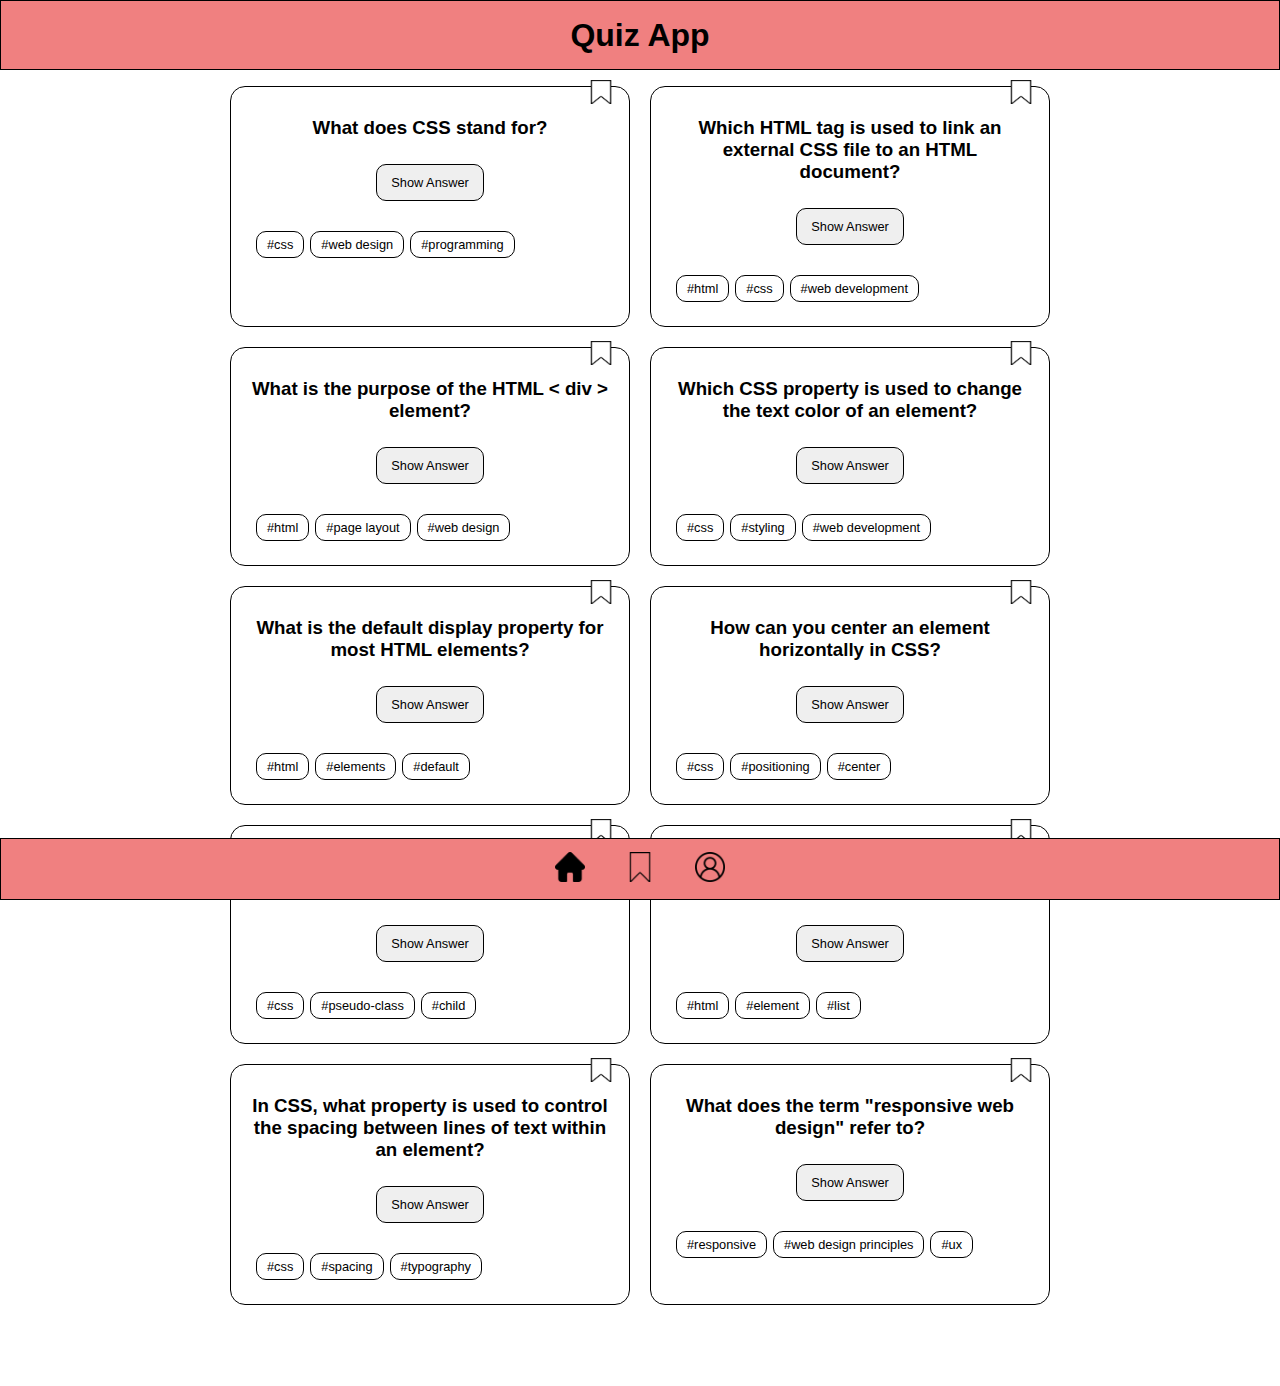
==== index.html @ d05fd277 "updated home page (nav and cards)" ====
<!DOCTYPE html>
<html lang="en">
  <head>
    <meta charset="UTF-8" />
    <meta name="viewport" content="width=device-width, initial-scale=1.0" />
    <title>Quiz App</title>
    <link rel="stylesheet" href="styles.css" />
  </head>

  <body>
    <header>
      <h1>Quiz App</h1>
    </header>

    <main role="main">
      <!----------- QUESTION CARDS CONTAINER ----------->
      <section class="question-container">
        <!----------- QUESTION CARDS LIST ----------->
        <ul class="cards">
          <!----------- CARD 1 ----------->
          <li class="card">
            <button class="bookmark" aria-label="bookmark this question">
              <img src="./img/bookmark.png" alt="bookmark icon" />
            </button>

            <h3 class="card-question">What does CSS stand for?</h3>
            <button
              class="button button--show-answer"
              role="button"
              aria-label="Show Answer"
            >
              Show Answer
            </button>
            <p class="card-answer hidden">Cascading Style Sheets</p>
            <ul class="categories">
              <li>#css</li>
              <li>#web design</li>
              <li>#programming</li>
            </ul>
          </li>

          <!----------- CARD 2 ----------->
          <li class="card">
            <button class="bookmark" aria-label="bookmark this question">
              <img src="./img/bookmark.png" alt="bookmark icon" />
            </button>

            <h3 class="card-question">
              Which HTML tag is used to link an external CSS file to an HTML
              document?
            </h3>
            <button
              class="button button--show-answer"
              role="button"
              aria-label="Show Answer"
            >
              Show Answer
            </button>
            <p class="card-answer">< link ></p>
            <ul class="categories">
              <li>#html</li>
              <li>#css</li>
              <li>#web development</li>
            </ul>
          </li>

          <!----------- CARD 3 ----------->
          <li class="card">
            <button class="bookmark" aria-label="bookmark this question">
              <img src="./img/bookmark.png" alt="bookmark icon" />
            </button>

            <h3 class="card-question">
              What is the purpose of the HTML < div > element?
            </h3>
            <button
              class="button button--show-answer"
              role="button"
              aria-label="Show Answer"
            >
              Show Answer
            </button>
            <p class="card-answer">
              It is a container element used to group and style content
              together.
            </p>
            <ul class="categories">
              <li>#html</li>
              <li>#page layout</li>
              <li>#web design</li>
            </ul>
          </li>

          <!----------- CARD 4 ----------->
          <li class="card">
            <button class="bookmark" aria-label="bookmark this question">
              <img src="./img/bookmark.png" alt="bookmark icon" />
            </button>

            <h3 class="card-question">
              Which CSS property is used to change the text color of an element?
            </h3>
            <button
              class="button button--show-answer"
              role="button"
              aria-label="Show Answer"
            >
              Show Answer
            </button>
            <p class="card-answer">color</p>
            <ul class="categories">
              <li>#css</li>
              <li>#styling</li>
              <li>#web development</li>
            </ul>
          </li>

          <!----------- CARD 5 ----------->
          <li class="card">
            <button class="bookmark" aria-label="bookmark this question">
              <img src="./img/bookmark.png" alt="bookmark icon" />
            </button>

            <h3 class="card-question">
              What is the default display property for most HTML elements?
            </h3>
            <button
              class="button button--show-answer"
              role="button"
              aria-label="Show Answer"
            >
              Show Answer
            </button>
            <p class="card-answer">block</p>
            <ul class="categories">
              <li>#html</li>
              <li>#elements</li>
              <li>#default</li>
            </ul>
          </li>

          <!----------- CARD 6 ----------->
          <li class="card">
            <button class="bookmark" aria-label="bookmark this question">
              <img src="./img/bookmark.png" alt="bookmark icon" />
            </button>

            <h3 class="card-question">
              How can you center an element horizontally in CSS?
            </h3>
            <button
              class="button button--show-answer"
              role="button"
              aria-label="Show Answer"
            >
              Show Answer
            </button>
            <p class="card-answer">By setting its margin property to auto.</p>
            <ul class="categories">
              <li>#css</li>
              <li>#positioning</li>
              <li>#center</li>
            </ul>
          </li>

          <!----------- CARD 7 ----------->
          <li class="card">
            <button class="bookmark" aria-label="bookmark this question">
              <img src="./img/bookmark.png" alt="bookmark icon" />
            </button>

            <h3 class="card-question">
              What is the CSS pseudo-class used to select the first child of an
              element?
            </h3>
            <button
              class="button button--show-answer"
              role="button"
              aria-label="Show Answer"
            >
              Show Answer
            </button>
            <p class="card-answer">:first-child</p>
            <ul class="categories">
              <li>#css</li>
              <li>#pseudo-class</li>
              <li>#child</li>
            </ul>
          </li>

          <!----------- CARD 8 ----------->
          <li class="card">
            <button class="bookmark" aria-label="bookmark this question">
              <img src="./img/bookmark.png" alt="bookmark icon" />
            </button>

            <h3 class="card-question">
              Which HTML tag is used to create an ordered (numbered) list?
            </h3>
            <button
              class="button button--show-answer"
              role="button"
              aria-label="Show Answer"
            >
              Show Answer
            </button>
            <p class="card-answer">< ol ></p>
            <ul class="categories">
              <li>#html</li>
              <li>#element</li>
              <li>#list</li>
            </ul>
          </li>

          <!----------- CARD 9 ----------->
          <li class="card">
            <button class="bookmark" aria-label="bookmark this question">
              <img src="./img/bookmark.png" alt="bookmark icon" />
            </button>

            <h3 class="card-question">
              In CSS, what property is used to control the spacing between lines
              of text within an element?
            </h3>
            <button
              class="button button--show-answer"
              role="button"
              aria-label="Show Answer"
            >
              Show Answer
            </button>
            <p class="card-answer">line-height</p>
            <ul class="categories">
              <li>#css</li>
              <li>#spacing</li>
              <li>#typography</li>
            </ul>
          </li>

          <!----------- CARD 10 ----------->
          <li class="card">
            <button class="bookmark" aria-label="bookmark this question">
              <img src="./img/bookmark.png" alt="bookmark icon" />
            </button>

            <h3 class="card-question">
              What does the term "responsive web design" refer to?
            </h3>
            <button
              class="button button--show-answer"
              role="button"
              aria-label="Show Answer"
            >
              Show Answer
            </button>
            <p class="card-answer">
              It refers to designing web pages that adapt and display well on
              various screen sizes and devices.
            </p>
            <ul class="categories">
              <li>#responsive</li>
              <li>#web design principles</li>
              <li>#ux</li>
            </ul>
          </li>
        </ul>
      </section>
    </main>

    <footer class="footer" role="footer">
      <nav class="footer-nav" role="navigation">
        <ul>
          <li><img src="./img/home_filled.png" alt="home icon" /></li>
          <li>
            <img
              src="./img/bookmark_transparent.png"
              alt="bookmark icon"
              role="swich to bookmarks"
            />
          </li>
          <li>
            <img
              src="./img/profile.png"
              alt="profile icon"
              role="switch to profile"
            />
          </li>
        </ul>
      </nav>
    </footer>

    <!-- INHALT -->
  </body>
</html>
---- styles.css ----
@import "/global.css";
@import "/components/header.css";
@import "/components/navigation.css";
@import "/components/button.css";
@import "/components/card.css";
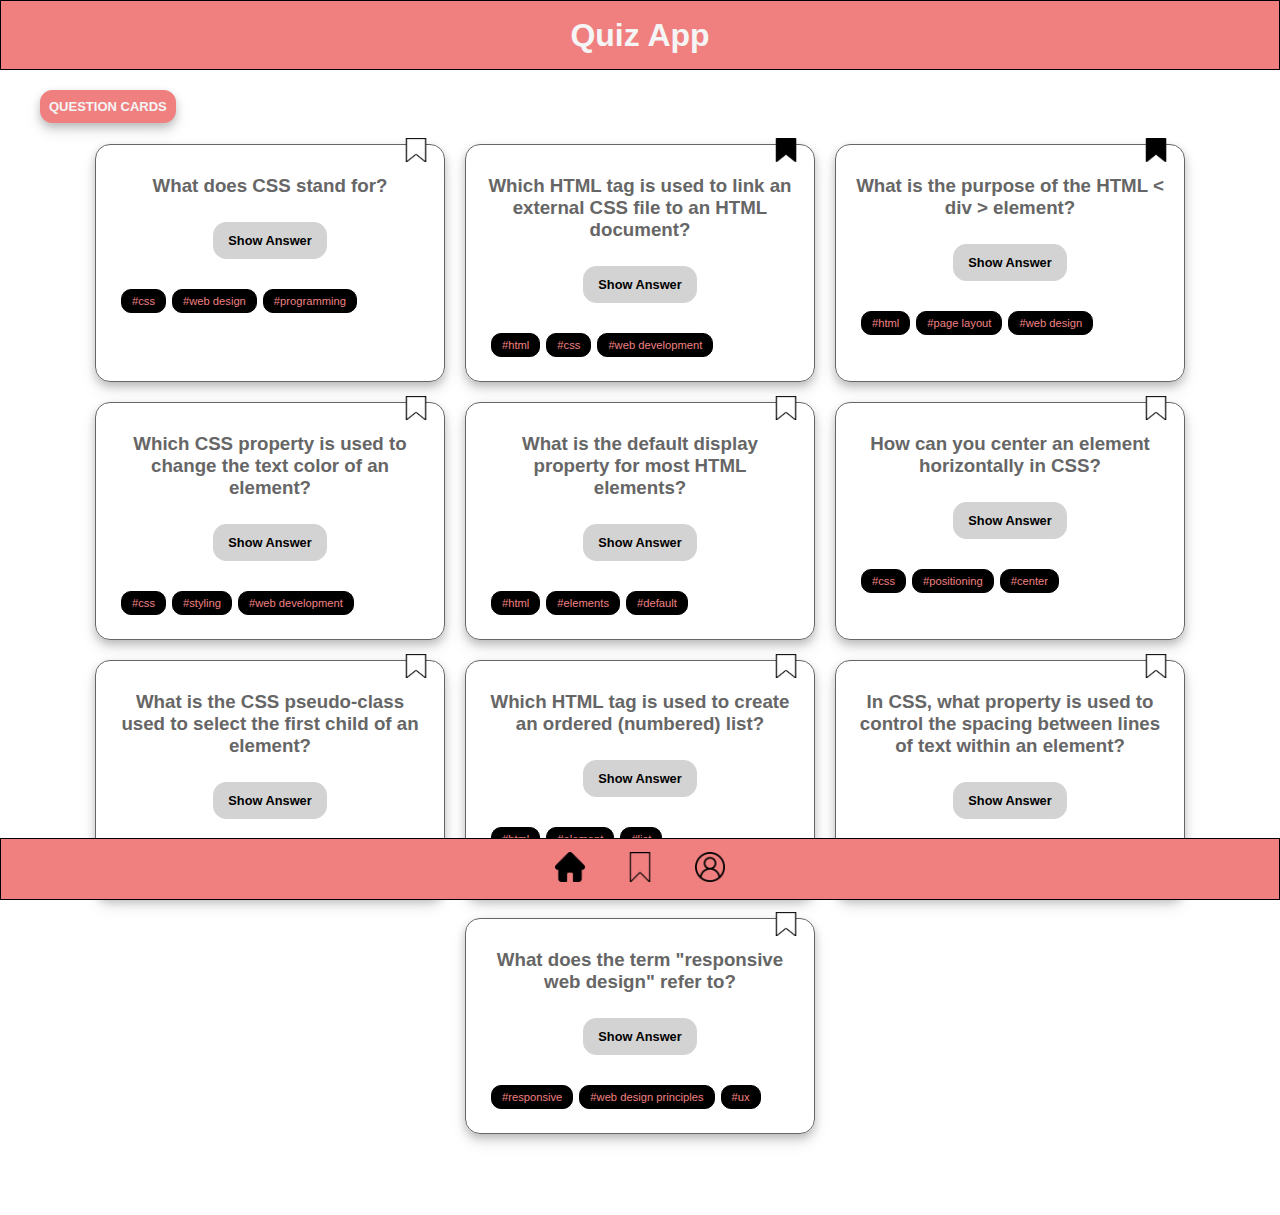
==== commit 8cd59017: "updated whole app" ====
--- a/index.html
+++ b/index.html
@@ -3,7 +3,7 @@
   <head>
     <meta charset="UTF-8" />
     <meta name="viewport" content="width=device-width, initial-scale=1.0" />
-    <title>Quiz App</title>
+    <title>Quiz App | Home</title>
     <link rel="stylesheet" href="styles.css" />
   </head>
 
@@ -13,6 +13,10 @@
     </header>
 
     <main role="main">
+      <div class="h2-container">
+        <h2>QUESTION CARDS</h2>
+      </div>
+
       <!----------- QUESTION CARDS CONTAINER ----------->
       <section class="question-container">
         <!----------- QUESTION CARDS LIST ----------->
@@ -39,10 +43,10 @@
             </ul>
           </li>
 
-          <!----------- CARD 2 ----------->
-          <li class="card">
-            <button class="bookmark" aria-label="bookmark this question">
-              <img src="./img/bookmark.png" alt="bookmark icon" />
+          <!----------- CARD 2: BOOKMARKED ----------->
+          <li class="card">
+            <button class="bookmark" aria-label="bookmark this question">
+              <img src="./img/bookmark_filled.png" alt="bookmark icon" />
             </button>
 
             <h3 class="card-question">
@@ -64,10 +68,10 @@
             </ul>
           </li>
 
-          <!----------- CARD 3 ----------->
-          <li class="card">
-            <button class="bookmark" aria-label="bookmark this question">
-              <img src="./img/bookmark.png" alt="bookmark icon" />
+          <!----------- CARD 3: BOOKMARKED ----------->
+          <li class="card">
+            <button class="bookmark" aria-label="bookmark this question">
+              <img src="./img/bookmark_filled.png" alt="bookmark icon" />
             </button>
 
             <h3 class="card-question">
@@ -270,25 +274,31 @@
     <footer class="footer" role="footer">
       <nav class="footer-nav" role="navigation">
         <ul>
-          <li><img src="./img/home_filled.png" alt="home icon" /></li>
           <li>
-            <img
-              src="./img/bookmark_transparent.png"
-              alt="bookmark icon"
-              role="swich to bookmarks"
-            />
+            <a href="index.html"
+              ><img src="./img/home_filled.png" alt="home icon" role="home"
+            /></a>
           </li>
           <li>
-            <img
-              src="./img/profile.png"
-              alt="profile icon"
-              role="switch to profile"
-            />
+            <a href="bookmarks.html">
+              <img
+                src="./img/bookmark_transparent.png"
+                alt="bookmark icon"
+                role="bookmarks"
+                aria-label="switch to bookmarks"
+            /></a>
+          </li>
+          <li>
+            <a href="profile.html">
+              <img
+                src="./img/profile.png"
+                alt="profile icon"
+                role="profile"
+                aria-label="switch to profile"
+            /></a>
           </li>
         </ul>
       </nav>
     </footer>
-
-    <!-- INHALT -->
   </body>
 </html>
--- a/styles.css
+++ b/styles.css
@@ -3,3 +3,4 @@
 @import "/components/navigation.css";
 @import "/components/button.css";
 @import "/components/card.css";
+@import "/components/profile.css";
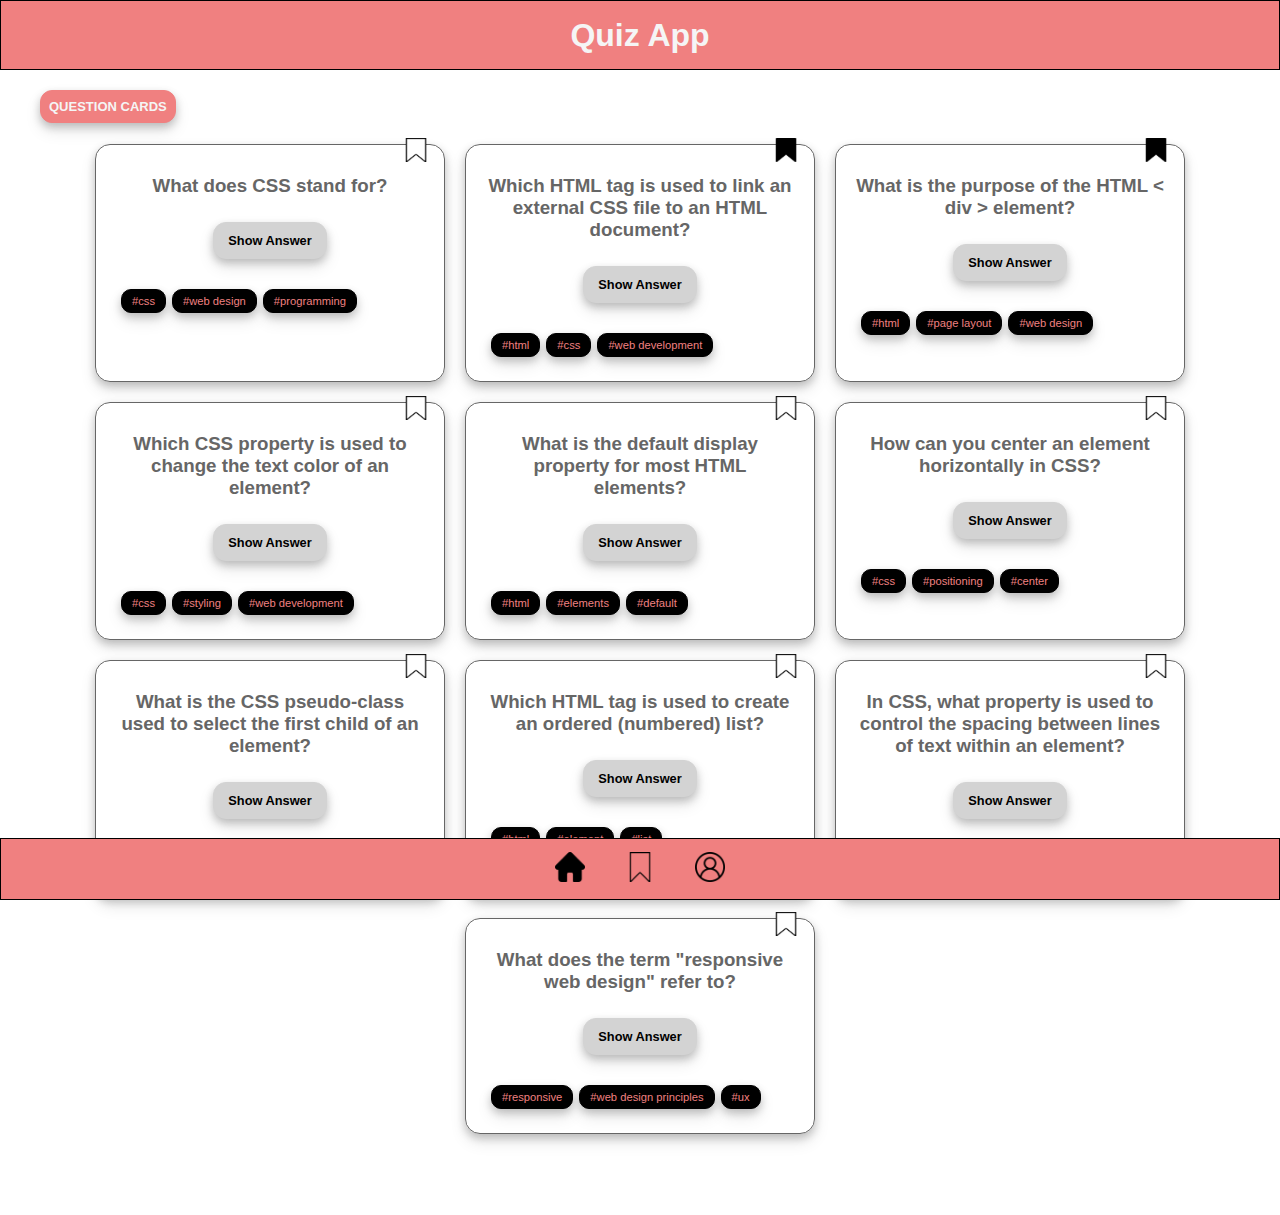
==== commit 402aecd3: "added f*ckng dark mode-function" ====
--- a/index.html
+++ b/index.html
@@ -5,9 +5,10 @@
     <meta name="viewport" content="width=device-width, initial-scale=1.0" />
     <title>Quiz App | Home</title>
     <link rel="stylesheet" href="styles.css" />
+    <script src="./index.js" defer></script>
   </head>
 
-  <body>
+  <body data-js="body">
     <header>
       <h1>Quiz App</h1>
     </header>
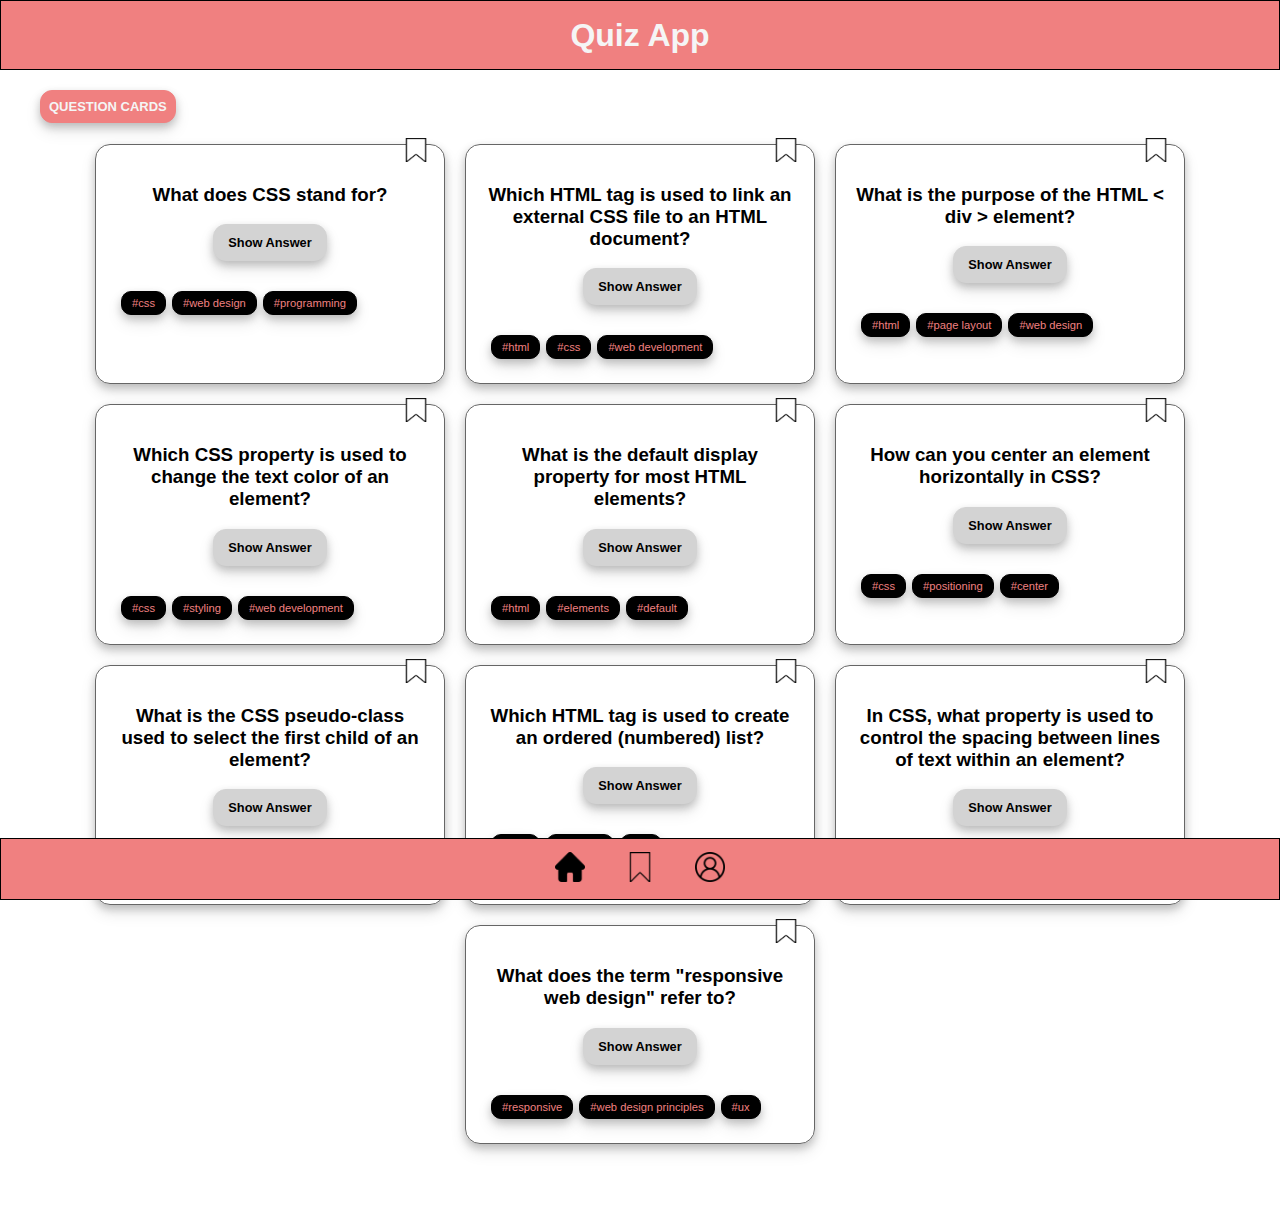
==== commit 9c2c3426: "added js function to bookmark icon" ====
--- a/index.html
+++ b/index.html
@@ -24,8 +24,17 @@
         <ul class="cards">
           <!----------- CARD 1 ----------->
           <li class="card">
-            <button class="bookmark" aria-label="bookmark this question">
-              <img src="./img/bookmark.png" alt="bookmark icon" />
+            <button
+              class="bookmark"
+              aria-label="bookmark this question"
+              data-js="bookmark-button"
+            >
+              <img
+                src="./img/bookmark.png"
+                alt="bookmark icon"
+                class="bookmark-icon"
+                data-js="bookmark-icon"
+              />
             </button>
 
             <h3 class="card-question">What does CSS stand for?</h3>
@@ -47,7 +56,12 @@
           <!----------- CARD 2: BOOKMARKED ----------->
           <li class="card">
             <button class="bookmark" aria-label="bookmark this question">
-              <img src="./img/bookmark_filled.png" alt="bookmark icon" />
+              <img
+                src="./img/bookmark.png"
+                alt="bookmark icon"
+                class="bookmark-icon"
+                data-js="bookmark-icon"
+              />
             </button>
 
             <h3 class="card-question">
@@ -72,7 +86,12 @@
           <!----------- CARD 3: BOOKMARKED ----------->
           <li class="card">
             <button class="bookmark" aria-label="bookmark this question">
-              <img src="./img/bookmark_filled.png" alt="bookmark icon" />
+              <img
+                src="./img/bookmark.png"
+                alt="bookmark icon"
+                class="bookmark-icon"
+                data-js="bookmark-icon"
+              />
             </button>
 
             <h3 class="card-question">
@@ -99,7 +118,12 @@
           <!----------- CARD 4 ----------->
           <li class="card">
             <button class="bookmark" aria-label="bookmark this question">
-              <img src="./img/bookmark.png" alt="bookmark icon" />
+              <img
+                src="./img/bookmark.png"
+                alt="bookmark icon"
+                class="bookmark-icon"
+                data-js="bookmark-icon"
+              />
             </button>
 
             <h3 class="card-question">
@@ -123,7 +147,12 @@
           <!----------- CARD 5 ----------->
           <li class="card">
             <button class="bookmark" aria-label="bookmark this question">
-              <img src="./img/bookmark.png" alt="bookmark icon" />
+              <img
+                src="./img/bookmark.png"
+                alt="bookmark icon"
+                class="bookmark-icon"
+                data-js="bookmark-icon"
+              />
             </button>
 
             <h3 class="card-question">
@@ -147,7 +176,12 @@
           <!----------- CARD 6 ----------->
           <li class="card">
             <button class="bookmark" aria-label="bookmark this question">
-              <img src="./img/bookmark.png" alt="bookmark icon" />
+              <img
+                src="./img/bookmark.png"
+                alt="bookmark icon"
+                class="bookmark-icon"
+                data-js="bookmark-icon"
+              />
             </button>
 
             <h3 class="card-question">
@@ -171,7 +205,12 @@
           <!----------- CARD 7 ----------->
           <li class="card">
             <button class="bookmark" aria-label="bookmark this question">
-              <img src="./img/bookmark.png" alt="bookmark icon" />
+              <img
+                src="./img/bookmark.png"
+                alt="bookmark icon"
+                class="bookmark-icon"
+                data-js="bookmark-icon"
+              />
             </button>
 
             <h3 class="card-question">
@@ -196,7 +235,12 @@
           <!----------- CARD 8 ----------->
           <li class="card">
             <button class="bookmark" aria-label="bookmark this question">
-              <img src="./img/bookmark.png" alt="bookmark icon" />
+              <img
+                src="./img/bookmark.png"
+                alt="bookmark icon"
+                class="bookmark-icon"
+                data-js="bookmark-icon"
+              />
             </button>
 
             <h3 class="card-question">
@@ -220,7 +264,12 @@
           <!----------- CARD 9 ----------->
           <li class="card">
             <button class="bookmark" aria-label="bookmark this question">
-              <img src="./img/bookmark.png" alt="bookmark icon" />
+              <img
+                src="./img/bookmark.png"
+                alt="bookmark icon"
+                class="bookmark-icon"
+                data-js="bookmark-icon"
+              />
             </button>
 
             <h3 class="card-question">
@@ -245,7 +294,12 @@
           <!----------- CARD 10 ----------->
           <li class="card">
             <button class="bookmark" aria-label="bookmark this question">
-              <img src="./img/bookmark.png" alt="bookmark icon" />
+              <img
+                src="./img/bookmark.png"
+                alt="bookmark icon"
+                class="bookmark-icon"
+                data-js="bookmark-icon"
+              />
             </button>
 
             <h3 class="card-question">
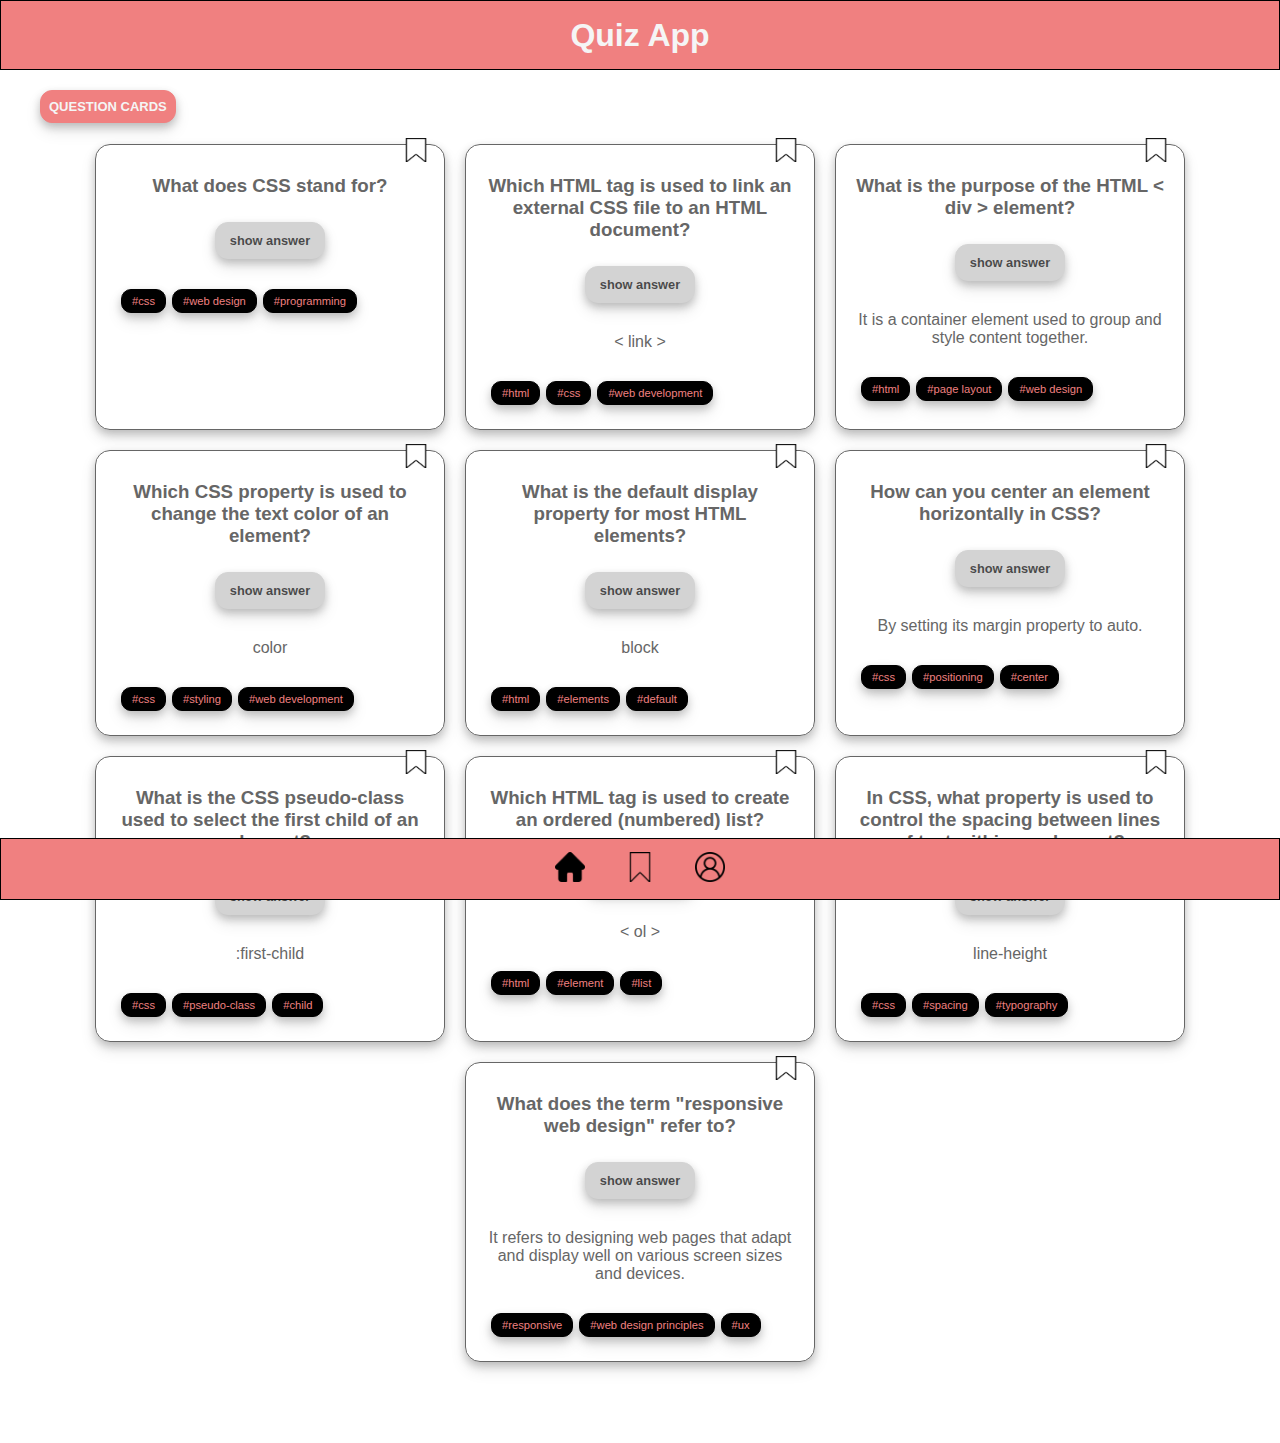
==== commit 4060adaf: "added js function to answer button" ====
--- a/index.html
+++ b/index.html
@@ -42,10 +42,13 @@
               class="button button--show-answer"
               role="button"
               aria-label="Show Answer"
-            >
-              Show Answer
-            </button>
-            <p class="card-answer hidden">Cascading Style Sheets</p>
+              data-js="answer-button"
+            >
+              show answer
+            </button>
+            <p class="card-answer hidden" data-js="card-answer">
+              Cascading Style Sheets
+            </p>
             <ul class="categories">
               <li>#css</li>
               <li>#web design</li>
@@ -73,7 +76,7 @@
               role="button"
               aria-label="Show Answer"
             >
-              Show Answer
+              show answer
             </button>
             <p class="card-answer">< link ></p>
             <ul class="categories">
@@ -102,7 +105,7 @@
               role="button"
               aria-label="Show Answer"
             >
-              Show Answer
+              show answer
             </button>
             <p class="card-answer">
               It is a container element used to group and style content
@@ -134,7 +137,7 @@
               role="button"
               aria-label="Show Answer"
             >
-              Show Answer
+              show answer
             </button>
             <p class="card-answer">color</p>
             <ul class="categories">
@@ -163,7 +166,7 @@
               role="button"
               aria-label="Show Answer"
             >
-              Show Answer
+              show answer
             </button>
             <p class="card-answer">block</p>
             <ul class="categories">
@@ -192,7 +195,7 @@
               role="button"
               aria-label="Show Answer"
             >
-              Show Answer
+              show answer
             </button>
             <p class="card-answer">By setting its margin property to auto.</p>
             <ul class="categories">
@@ -222,7 +225,7 @@
               role="button"
               aria-label="Show Answer"
             >
-              Show Answer
+              show answer
             </button>
             <p class="card-answer">:first-child</p>
             <ul class="categories">
@@ -251,7 +254,7 @@
               role="button"
               aria-label="Show Answer"
             >
-              Show Answer
+              show answer
             </button>
             <p class="card-answer">< ol ></p>
             <ul class="categories">
@@ -281,7 +284,7 @@
               role="button"
               aria-label="Show Answer"
             >
-              Show Answer
+              show answer
             </button>
             <p class="card-answer">line-height</p>
             <ul class="categories">
@@ -310,7 +313,7 @@
               role="button"
               aria-label="Show Answer"
             >
-              Show Answer
+              show answer
             </button>
             <p class="card-answer">
               It refers to designing web pages that adapt and display well on
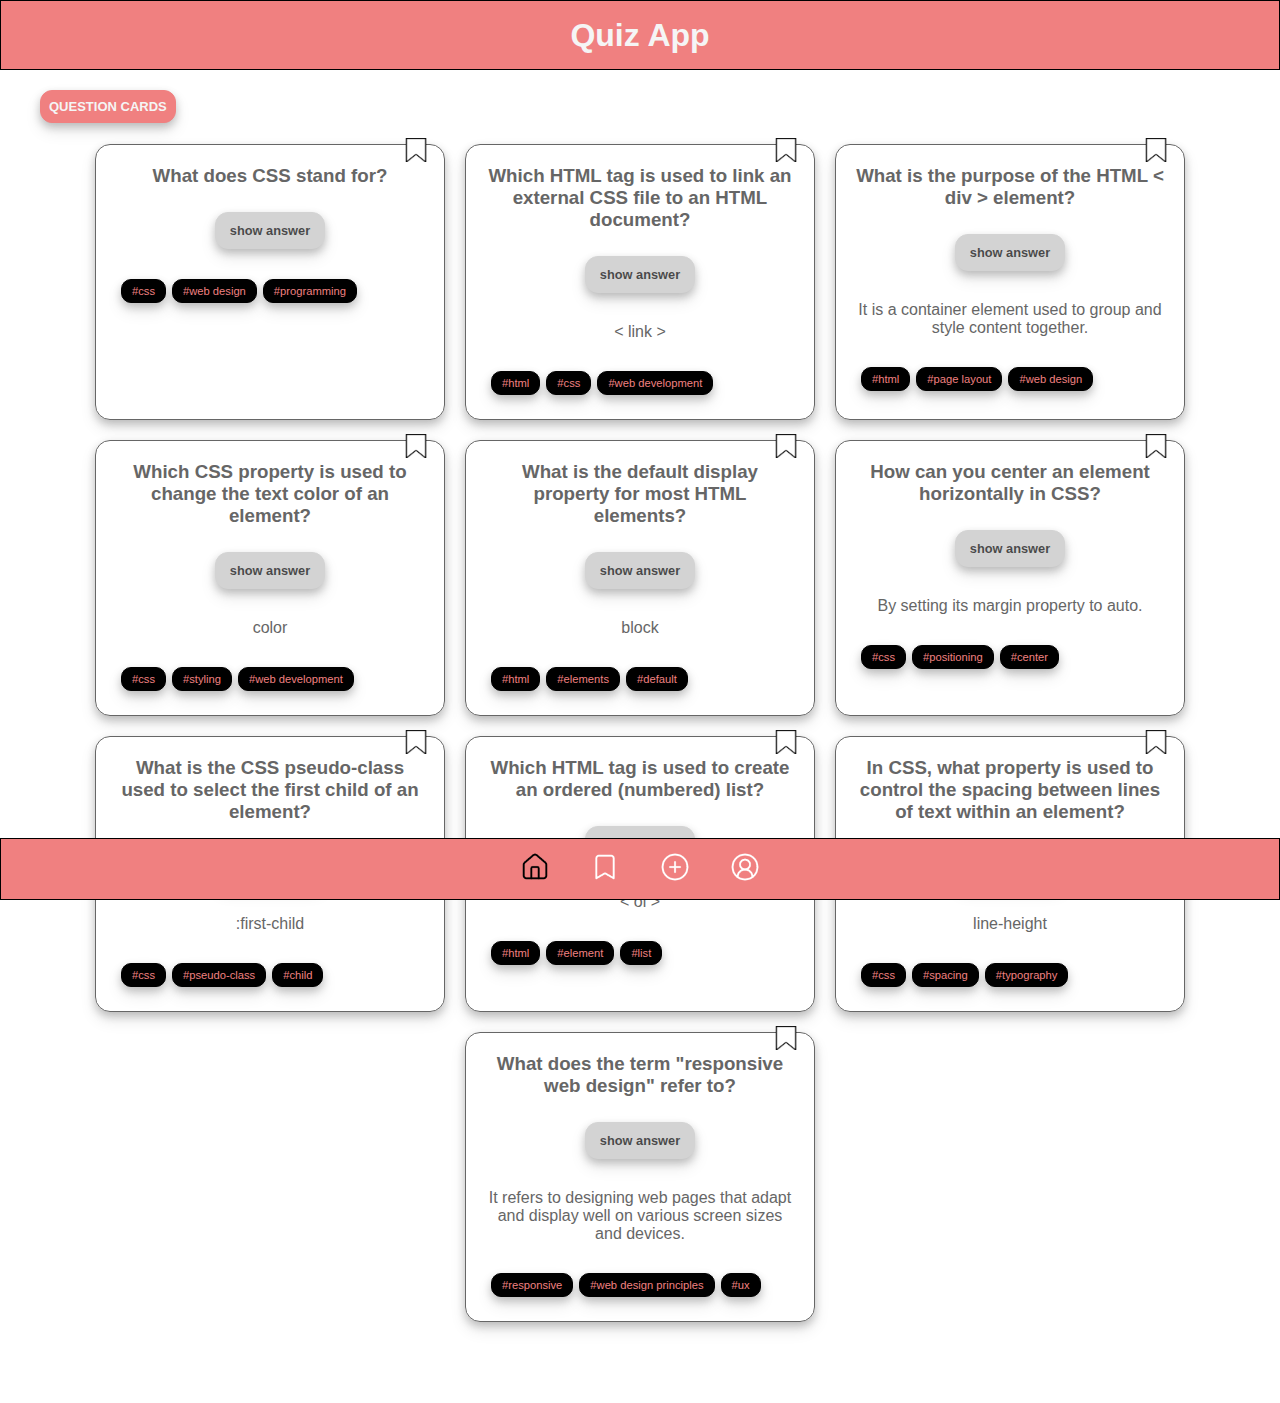
==== commit 6e17d69c: "added form.html w/ css w/o js" ====
--- a/index.html
+++ b/index.html
@@ -334,22 +334,31 @@
         <ul>
           <li>
             <a href="index.html"
-              ><img src="./img/home_filled.png" alt="home icon" role="home"
+              ><img src="./img/home_black.png" alt="home icon" role="home"
             /></a>
           </li>
           <li>
             <a href="bookmarks.html">
               <img
-                src="./img/bookmark_transparent.png"
+                src="./img/bookmark_white.png"
                 alt="bookmark icon"
                 role="bookmarks"
                 aria-label="switch to bookmarks"
             /></a>
           </li>
           <li>
+            <a href="form.html">
+              <img
+                src="./img/plus_white.png"
+                alt="create icon"
+                role="create cards"
+                aria-label="switch to create cards"
+            /></a>
+          </li>
+          <li>
             <a href="profile.html">
               <img
-                src="./img/profile.png"
+                src="./img/profile_white.png"
                 alt="profile icon"
                 role="profile"
                 aria-label="switch to profile"
--- a/styles.css
+++ b/styles.css
@@ -4,3 +4,4 @@
 @import "/components/button.css";
 @import "/components/card.css";
 @import "/components/profile.css";
+@import "/components/form.css";
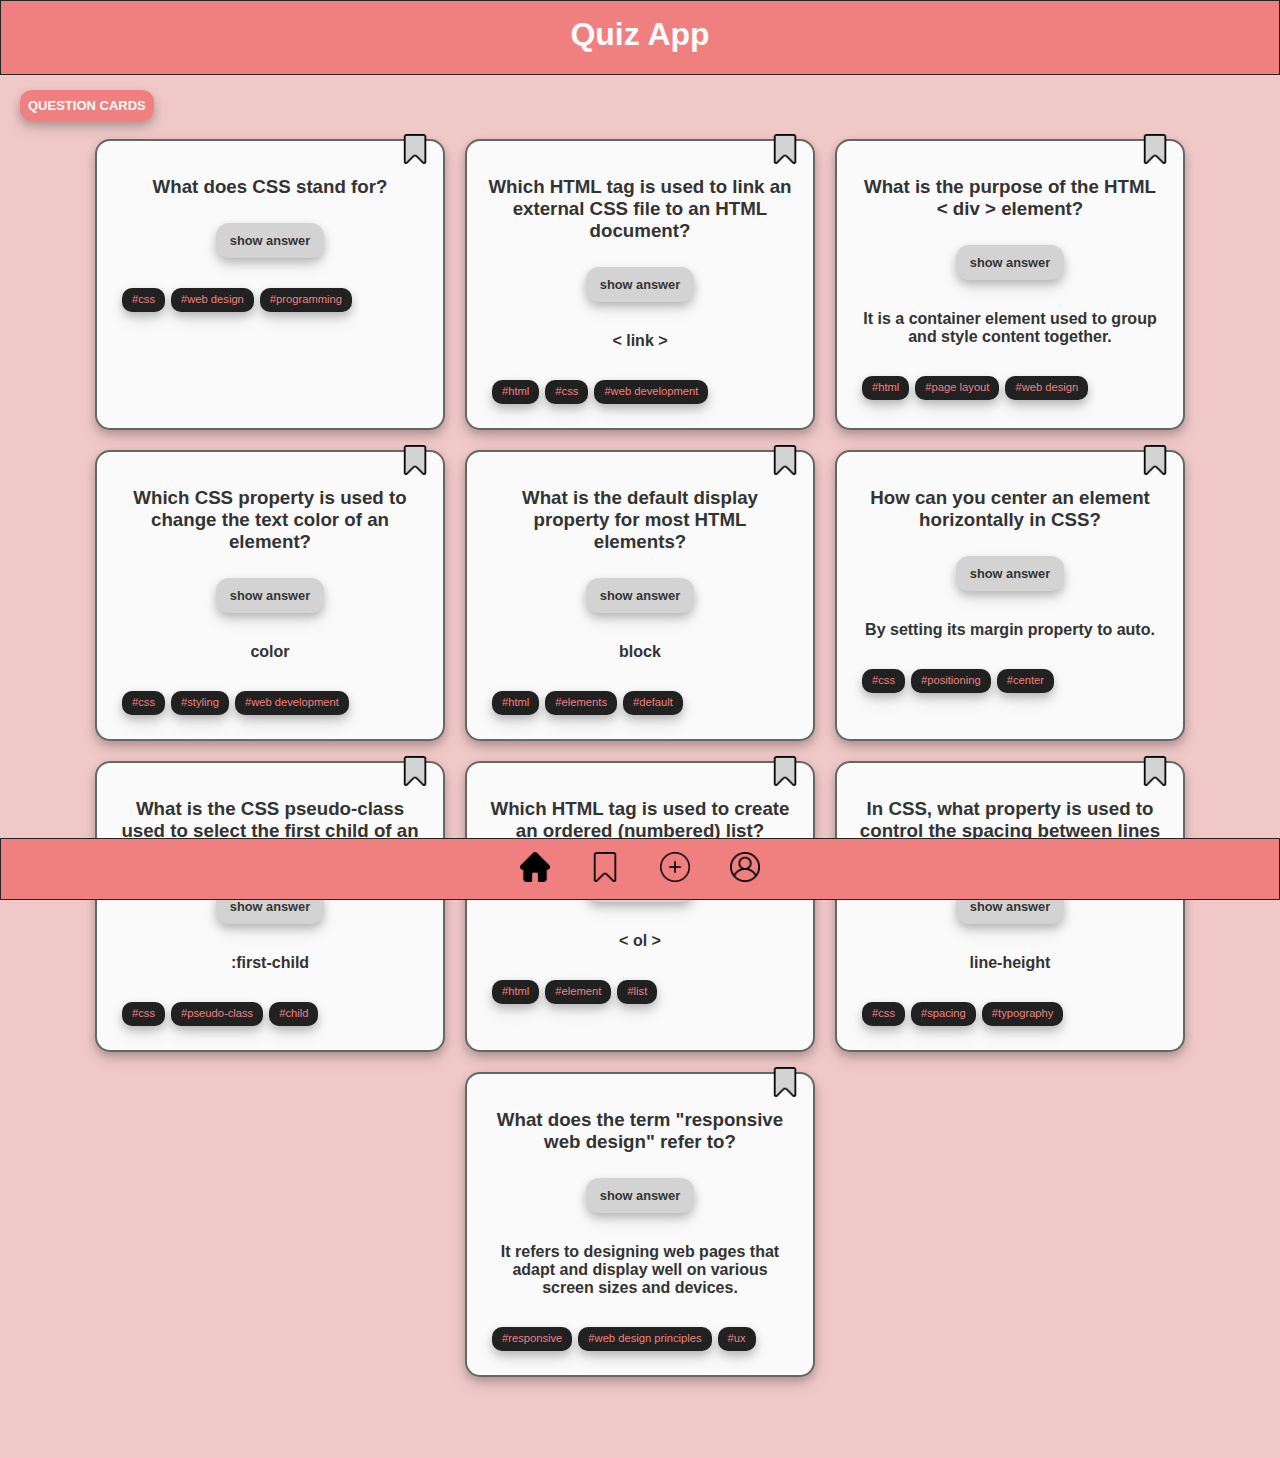
==== commit 2cc2fe13: "added dark mode to profile page and updated colors" ====
--- a/index.html
+++ b/index.html
@@ -334,13 +334,13 @@
         <ul>
           <li>
             <a href="index.html"
-              ><img src="./img/home_black.png" alt="home icon" role="home"
+              ><img src="./img/home_filled.png" alt="home icon" role="home"
             /></a>
           </li>
           <li>
             <a href="bookmarks.html">
               <img
-                src="./img/bookmark_white.png"
+                src="./img/bookmark_transparent.png"
                 alt="bookmark icon"
                 role="bookmarks"
                 aria-label="switch to bookmarks"
@@ -349,7 +349,7 @@
           <li>
             <a href="form.html">
               <img
-                src="./img/plus_white.png"
+                src="./img/plus_transparent.png"
                 alt="create icon"
                 role="create cards"
                 aria-label="switch to create cards"
@@ -358,7 +358,7 @@
           <li>
             <a href="profile.html">
               <img
-                src="./img/profile_white.png"
+                src="./img/profile_transparent.png"
                 alt="profile icon"
                 role="profile"
                 aria-label="switch to profile"
